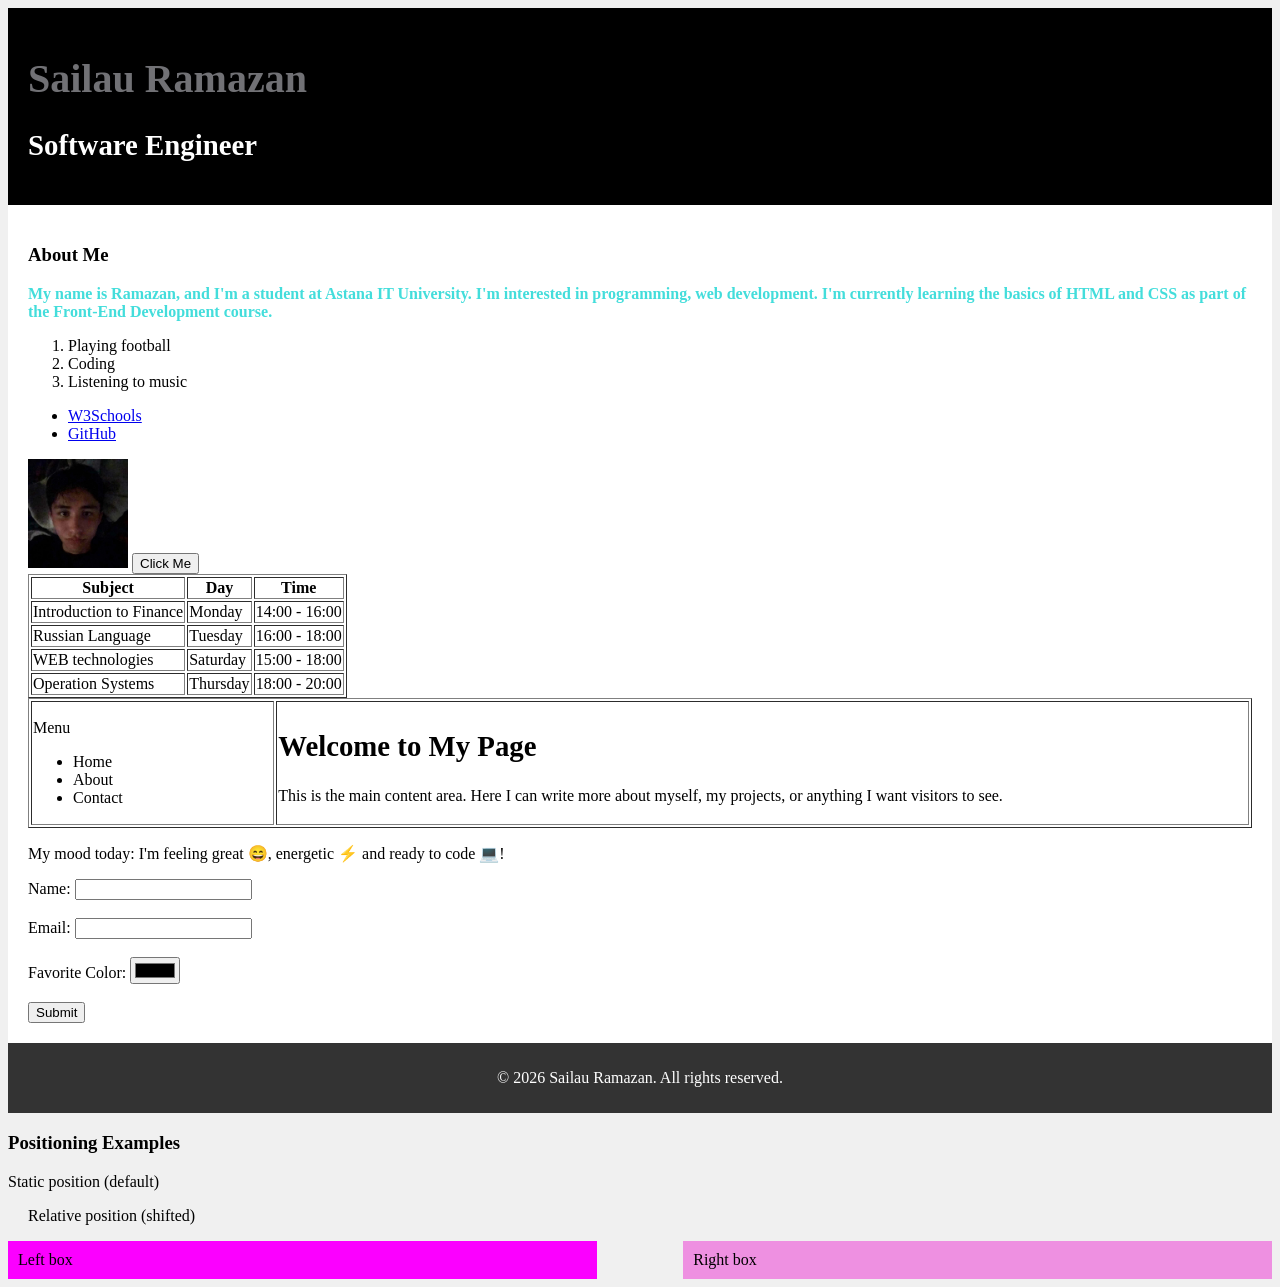
==== index.html @ b9b90fee "Assignment 2 - Flexbox & Grid" ====
<!DOCTYPE html>
<html lang="en">
<head>
    <meta charset="UTF-8">
    <title>My First Webpage</title>
    <link rel="stylesheet" href="style.css">
    <link rel="icon" type="image/jpeg" href="121.jpg">
</head>
<body>

   <div class="header">
    <h1 id="main-heading">Sailau Ramazan</h1>
    <h2>Software Engineer</h2>
</div>

<div class="main-content">
    <h3>About Me</h3>
    <p class="highlight">My name is Ramazan, and I'm a student at Astana IT University. I'm interested in programming, web development. I'm currently learning the basics of HTML and CSS as part of the Front-End Development course.</p>

<ol>
    <li>Playing football</li>
    <li>Coding</li>
    <li>Listening to music</li>
</ol>

<ul>
    <li><a href="https://w3schools.com" target="_blank">W3Schools</a></li>
    <li><a href="https://github.com" target="_blank">GitHub</a></li>
</ul>
<img class="foto" src="photo.jpg" alt="<My photo>" >
    <button>Click Me</button>
    <table border="1">
    <tr>
        <th>Subject</th>
        <th>Day</th>
        <th>Time</th>
    </tr>
    <tr>
        <td>Introduction to Finance</td>
        <td>Monday</td>
        <td>14:00 - 16:00</td>
    </tr>
    <tr>
        <td>Russian Language</td>
        <td>Tuesday</td>
        <td>16:00 - 18:00</td>
    </tr>
    <tr>
        <td>WEB technologies</td>
        <td>Saturday</td>
        <td>15:00 - 18:00</td>
    </tr>
    <tr>
        <td>Operation Systems</td>
        <td>Thursday</td>
        <td>18:00 - 20:00</td>
    </tr>
</table>

<table border="1" width="100%">
    <tr>
        <td width="20%">
            <p>Menu</p>
            <ul>
                <li>Home</li>
                <li>About</li>
                <li>Contact</li>
            </ul>
        </td>
        <td width="80%">
            <h2>Welcome to My Page</h2>
            <p>This is the main content area. Here I can write more about myself, my projects, or anything I want visitors to see.</p>
        </td>
    </tr>
</table>
<p>My mood today: I'm feeling great 😄, energetic ⚡ and ready to code 💻!</p>
<form>
    <label for="name">Name:</label>
    <input type="text" id="name" name="name"><br><br>

    <label for="email">Email:</label>
    <input type="email" id="email" name="email"><br><br>

    <label for="color">Favorite Color:</label>
    <input type="color" id="color" name="color"><br><br>

    <input type="submit" value="Submit">
</form>
</div>
    <div class="footer">
    <p>&copy; 2026 Sailau Ramazan. All rights reserved.</p>
</div>
 <h3>Positioning Examples</h3>
    <p style="position: static;">Static position (default)</p>
    <p style="position: relative; left: 20px;">Relative position (shifted)</p>
    <p style="position: absolute; top: 100px; right: 20px;">Absolute position</p>
    <div class="box-left">Left box</div>
    <div class="box-right">Right box</div>
    <div style="clear: both;"></div>
</body>
</html>
---- style.css ----
body {
    background-color: #f0f0f0;
}

h1 {
    font-family: Arial, sans-serif;
}

p {
    font-size: 16px;
}


.highlight {
    color: rgb(67, 221, 219);
    font-weight: bold;
}


#main-heading {
    color: rgb(113, 113, 117);
    font-family: Georgia, serif;
}
.header {
    background-color: #000000;
    color: white;
    padding: 20px;
}

.main-content {
    background-color: white;
    padding: 20px;
}

.footer {
    background-color: #333;
    color: white;
    padding: 10px;
    text-align: center;
}
h1 {
    font-size: 2.5rem;
}

h2 {
    font-size: 1.8em;
}

img {
    width: 50%;
}

.header {
    padding: 20px; /* px — точная величина */
}
.box-left {
    float: left;
    width: 45%;
    background-color: rgb(251, 0, 255);
    padding: 10px;
}

.box-right {
    float: right;
    width: 45%;
    background-color: rgb(238, 144, 225);
    padding: 10px;
}
.foto {
    width: 100px;
    height: auto;
}
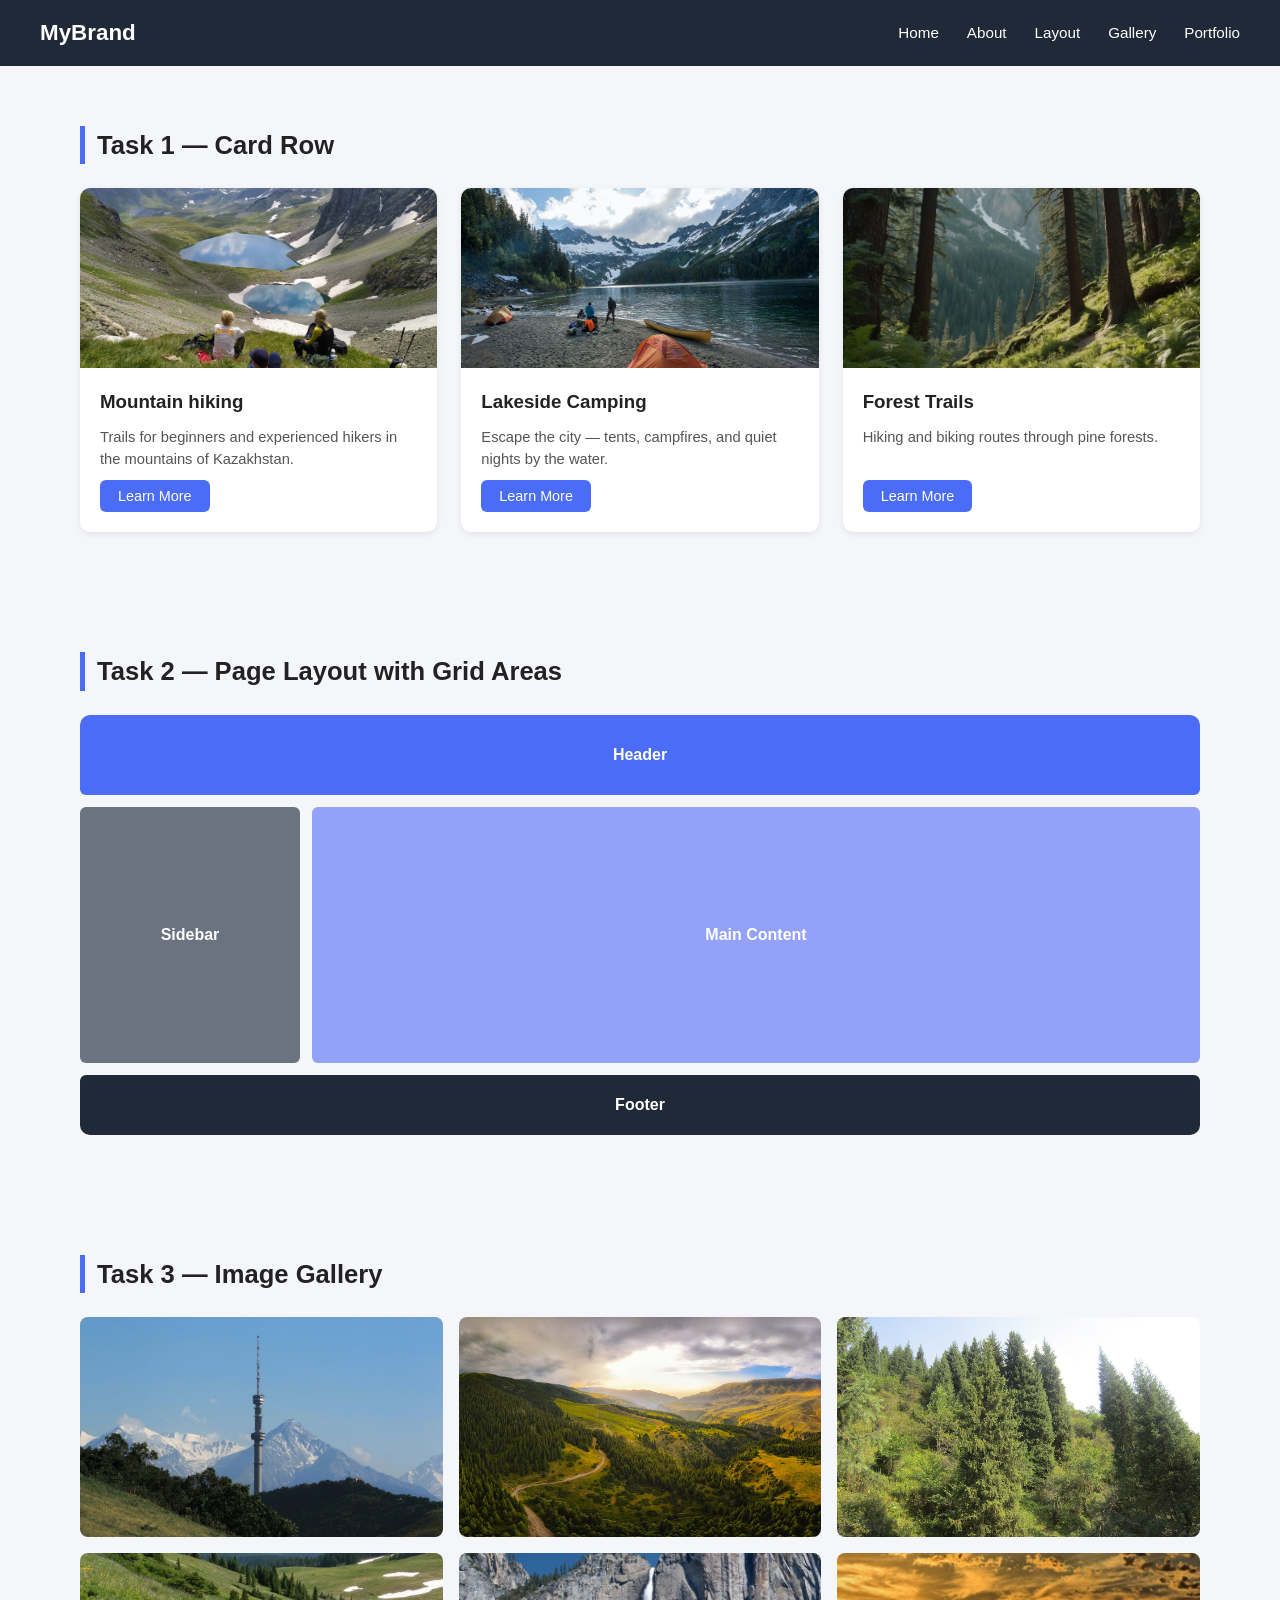
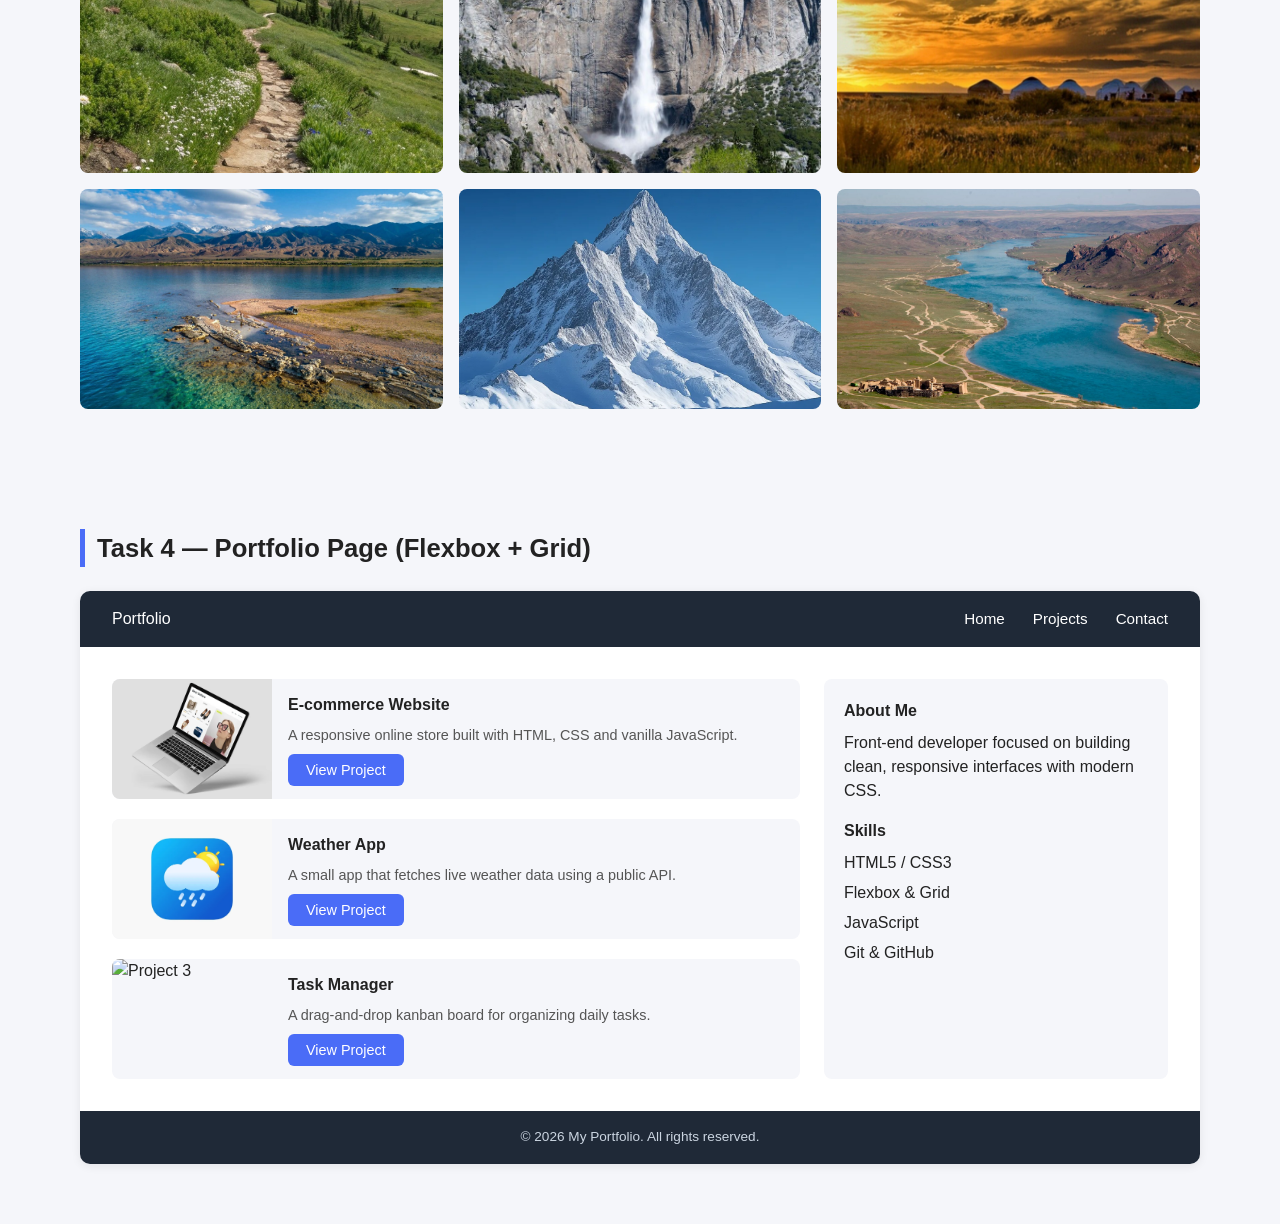
==== commit 48a22568: "Rename index2.html to index.html" ====
--- a/index.html
+++ b/index.html
@@ -1,101 +1,186 @@
 <!DOCTYPE html>
 <html lang="en">
 <head>
-    <meta charset="UTF-8">
-    <title>My First Webpage</title>
-    <link rel="stylesheet" href="style.css">
-    <link rel="icon" type="image/jpeg" href="121.jpg">
+<meta charset="UTF-8">
+<meta name="viewport" content="width=device-width, initial-scale=1.0">
+<title>Assignment #2 — Advanced CSS</title>
+<link rel="stylesheet" href="style2.css">
 </head>
 <body>
 
-   <div class="header">
-    <h1 id="main-heading">Sailau Ramazan</h1>
-    <h2>Software Engineer</h2>
-</div>
+ 
+  <header class="navbar">
+    <div class="logo">MyBrand</div>
+    <nav>
+      <ul class="nav-links">
+        <li><a href="#task0">Home</a></li>
+        <li><a href="#task1">About</a></li>
+        <li><a href="#task2">Layout</a></li>
+        <li><a href="#task3">Gallery</a></li>
+        <li><a href="#task4">Portfolio</a></li>
+      </ul>
+    </nav>
+  </header>
 
-<div class="main-content">
-    <h3>About Me</h3>
-    <p class="highlight">My name is Ramazan, and I'm a student at Astana IT University. I'm interested in programming, web development. I'm currently learning the basics of HTML and CSS as part of the Front-End Development course.</p>
+  <main class="page-wrapper">
 
-<ol>
-    <li>Playing football</li>
-    <li>Coding</li>
-    <li>Listening to music</li>
-</ol>
+    <section id="task1" class="section">
+      <h2 class="section-title">Task 1 — Card Row </h2>
+      <div class="card-row">
 
-<ul>
-    <li><a href="https://w3schools.com" target="_blank">W3Schools</a></li>
-    <li><a href="https://github.com" target="_blank">GitHub</a></li>
-</ul>
-<img class="foto" src="photo.jpg" alt="<My photo>" >
-    <button>Click Me</button>
-    <table border="1">
-    <tr>
-        <th>Subject</th>
-        <th>Day</th>
-        <th>Time</th>
-    </tr>
-    <tr>
-        <td>Introduction to Finance</td>
-        <td>Monday</td>
-        <td>14:00 - 16:00</td>
-    </tr>
-    <tr>
-        <td>Russian Language</td>
-        <td>Tuesday</td>
-        <td>16:00 - 18:00</td>
-    </tr>
-    <tr>
-        <td>WEB technologies</td>
-        <td>Saturday</td>
-        <td>15:00 - 18:00</td>
-    </tr>
-    <tr>
-        <td>Operation Systems</td>
-        <td>Thursday</td>
-        <td>18:00 - 20:00</td>
-    </tr>
-</table>
+        <article class="card">
+          <img src="m1.jpg" alt="Card image 1">
+          <div class="card-body">
+            <h3>Mountain hiking</h3>
+            <p>Trails for beginners and experienced hikers in the mountains of Kazakhstan.</p>
+            <button class="btn">Learn More</button>
+          </div>
+        </article>
 
-<table border="1" width="100%">
-    <tr>
-        <td width="20%">
-            <p>Menu</p>
+        <article class="card">
+          <img src="m2.jpg">
+          <div class="card-body">
+            <h3>Lakeside Camping</h3>
+            <p>Escape the city — tents, campfires, and quiet nights by the water.</p>
+            <button class="btn">Learn More</button>
+          </div>
+        </article>
+
+        <article class="card">
+          <img src="m3.jpg">
+          <div class="card-body">
+            <h3>Forest Trails</h3>
+            <p>Hiking and biking routes through pine forests.</p>
+            <button class="btn">Learn More</button>
+          </div>
+        </article>
+
+      </div>
+    </section>
+
+
+    <section id="task2" class="section">
+      <h2 class="section-title">Task 2 — Page Layout with Grid Areas</h2>
+      <div class="grid-layout">
+        <header class="area-header">Header</header>
+        <aside class="area-sidebar">Sidebar</aside>
+        <main class="area-main">Main Content</main>
+        <footer class="area-footer">Footer</footer>
+      </div>
+    </section>
+
+
+    <section id="task3" class="section">
+      <h2 class="section-title">Task 3 — Image Gallery </h2>
+      <div class="gallery">
+        <div class="gallery-item">
+          <img src="a1.jpeg" alt="Gallery image 1">
+          <div class="caption">Mountains</div>
+        </div>
+        <div class="gallery-item">
+          <img src="a9.jpg" alt="Gallery image 2">
+          <div class="caption">Valley</div>
+        </div>
+        <div class="gallery-item">
+          <img src="a3.JPG" alt="Gallery image 3">
+          <div class="caption">Forest</div>
+        </div>
+        <div class="gallery-item">
+          <img src="a7.jpg" alt="Gallery image 4">
+          <div class="caption">Trail</div>
+        </div>
+        <div class="gallery-item">
+          <img src="a6.jpg" alt="Gallery image 5">
+          <div class="caption">Waterfall</div>
+        </div>
+        <div class="gallery-item">
+          <img src="a4.jpg" alt="Gallery image 6">
+          <div class="caption">Sunset</div>
+        </div>
+        <div class="gallery-item">
+          <img src="a2.jpg" alt="Gallery image 7">
+          <div class="caption">Lake</div>
+        </div>
+        <div class="gallery-item">
+          <img src="a8.jpg" alt="Gallery image 8">
+          <div class="caption">Snow</div>
+        </div>
+        <div class="gallery-item">
+          <img src="a5.jpg" alt="Gallery image 9">
+          <div class="caption">River</div>
+        </div>
+      </div>
+    </section>
+
+    <section id="task4" class="section">
+      <h2 class="section-title">Task 4 — Portfolio Page (Flexbox + Grid)</h2>
+
+      <div class="portfolio">
+
+        <header class="portfolio-header">
+          <div class="logo">Portfolio</div>
+          <nav>
+            <ul class="nav-links">
+              <li><a href="#">Home</a></li>
+              <li><a href="#">Projects</a></li>
+              <li><a href="#">Contact</a></li>
+            </ul>
+          </nav>
+        </header>
+
+        <div class="portfolio-main">
+
+          <div class="projects">
+            <div class="project-card">
+              <img src="b1.jpg" alt="Project 1">
+              <div class="project-body">
+                <h4>E-commerce Website</h4>
+                <p>A responsive online store built with HTML, CSS and vanilla JavaScript.</p>
+                <button class="btn">View Project</button>
+              </div>
+            </div>
+
+            <div class="project-card">
+              <img src="b2.jpg" alt="Project 2">
+              <div class="project-body">
+                <h4>Weather App</h4>
+                <p>A small app that fetches live weather data using a public API.</p>
+                <button class="btn">View Project</button>
+              </div>
+            </div>
+
+            <div class="project-card">
+              <img src="b3." alt="Project 3">
+              <div class="project-body">
+                <h4>Task Manager</h4>
+                <p>A drag-and-drop kanban board for organizing daily tasks.</p>
+                <button class="btn">View Project</button>
+              </div>
+            </div>
+          </div>
+
+          <aside class="portfolio-sidebar">
+            <h4>About Me</h4>
+            <p>Front-end developer focused on building clean, responsive interfaces with modern CSS.</p>
+            <h4>Skills</h4>
             <ul>
-                <li>Home</li>
-                <li>About</li>
-                <li>Contact</li>
+              <li>HTML5 / CSS3</li>
+              <li>Flexbox & Grid</li>
+              <li>JavaScript</li>
+              <li>Git & GitHub</li>
             </ul>
-        </td>
-        <td width="80%">
-            <h2>Welcome to My Page</h2>
-            <p>This is the main content area. Here I can write more about myself, my projects, or anything I want visitors to see.</p>
-        </td>
-    </tr>
-</table>
-<p>My mood today: I'm feeling great 😄, energetic ⚡ and ready to code 💻!</p>
-<form>
-    <label for="name">Name:</label>
-    <input type="text" id="name" name="name"><br><br>
+          </aside>
 
-    <label for="email">Email:</label>
-    <input type="email" id="email" name="email"><br><br>
+        </div>
 
-    <label for="color">Favorite Color:</label>
-    <input type="color" id="color" name="color"><br><br>
+        <footer class="portfolio-footer">
+          &copy; 2026 My Portfolio. All rights reserved.
+        </footer>
 
-    <input type="submit" value="Submit">
-</form>
-</div>
-    <div class="footer">
-    <p>&copy; 2026 Sailau Ramazan. All rights reserved.</p>
-</div>
- <h3>Positioning Examples</h3>
-    <p style="position: static;">Static position (default)</p>
-    <p style="position: relative; left: 20px;">Relative position (shifted)</p>
-    <p style="position: absolute; top: 100px; right: 20px;">Absolute position</p>
-    <div class="box-left">Left box</div>
-    <div class="box-right">Right box</div>
-    <div style="clear: both;"></div>
+      </div>
+    </section>
+
+  </main>
+
 </body>
-</html>+</html>
--- a/style2.css
+++ b/style2.css
@@ -0,0 +1,342 @@
+* {
+  margin: 0;
+  padding: 0;
+  box-sizing: border-box;
+}
+
+body {
+  font-family: "Segoe UI", Arial, sans-serif;
+  color: #222;
+  background-color: #f5f6fa;
+  line-height: 1.5;
+}
+
+.section {
+  padding: 60px 40px;
+  max-width: 1200px;
+  margin: 0 auto;
+}
+
+.section-title {
+  margin-bottom: 24px;
+  font-size: 1.6rem;
+  border-left: 5px solid #4a6cf7;
+  padding-left: 12px;
+}
+
+.btn {
+  padding: 8px 18px;
+  background-color: #4a6cf7;
+  color: #fff;
+  border: none;
+  border-radius: 6px;
+  cursor: pointer;
+  font-size: 0.9rem;
+  transition: background-color 0.2s ease;
+}
+
+.btn:hover {
+  background-color: #3652c9;
+}
+
+
+.navbar {
+  display: flex;
+  justify-content: space-between;
+  align-items: center;      
+  padding: 16px 40px;
+  background-color: #1f2937;
+  color: #fff;
+  position: sticky;
+  top: 0;
+  z-index: 10;
+}
+
+.navbar .logo {
+  font-size: 1.4rem;
+  font-weight: 700;
+}
+
+.nav-links {
+  display: flex;
+  align-items: center;
+  list-style: none;
+  gap: 28px;                
+}
+
+.nav-links a {
+  color: #fff;
+  text-decoration: none;
+  font-size: 0.95rem;
+}
+
+.nav-links a:hover {
+  color: #4a6cf7;
+}
+
+.card-row {
+  display: flex;
+  flex-wrap: wrap;
+  gap: 24px;               
+  align-items: stretch;    
+}
+
+.card {
+  flex: 1 1 300px;          
+  display: flex;
+  flex-direction: column;
+  background-color: #fff;
+  border-radius: 10px;
+  overflow: hidden;
+  box-shadow: 0 2px 6px rgba(0, 0, 0, 0.08);
+  transition: transform 0.25s ease, box-shadow 0.25s ease;
+}
+
+.card:hover {
+  transform: translateY(-6px);
+  box-shadow: 0 10px 20px rgba(0, 0, 0, 0.15);
+}
+
+.card img {
+  width: 100%;
+  height: 180px;
+  object-fit: cover;
+}
+
+.card-body {
+  display: flex;
+  flex-direction: column;
+  flex: 1;
+  padding: 20px;
+  gap: 10px;
+}
+
+.card-body p {
+  flex: 1;                  
+  color: #555;
+  font-size: 0.92rem;
+}
+
+.card-body .btn {
+  align-self: flex-start;
+}
+
+
+.grid-layout {
+  display: grid;
+  grid-template-columns: 220px 1fr;
+  grid-template-rows: 80px 1fr 60px;
+  grid-template-areas:
+    "header  header"
+    "sidebar main"
+    "footer  footer";
+  gap: 12px;
+  min-height: 420px;
+  border-radius: 10px;
+  overflow: hidden;
+}
+
+.grid-layout > * {
+  display: flex;
+  align-items: center;
+  justify-content: center;
+  color: #fff;
+  font-weight: 600;
+  border-radius: 6px;
+}
+
+.area-header {
+  grid-area: header;
+  background-color: #4a6cf7;
+}
+
+.area-sidebar {
+  grid-area: sidebar;
+  background-color: #6b7280;
+}
+
+.area-main {
+  grid-area: main;
+  background-color: #93a2f7;
+}
+
+.area-footer {
+  grid-area: footer;
+  background-color: #1f2937;
+}
+
+
+.gallery {
+  display: grid;
+  grid-template-columns: repeat(3, 1fr);  
+  grid-auto-rows: 220px;                 
+  gap: 16px;
+}
+
+.gallery-item {
+  position: relative;
+  overflow: hidden;
+  border-radius: 8px;
+}
+
+.gallery-item img {
+  width: 100%;
+  height: 100%;
+  object-fit: cover;
+  display: block;
+  transition: transform 0.3s ease;
+}
+
+.gallery-item:hover img {
+  transform: scale(1.08);
+}
+
+.gallery-item .caption {
+  position: absolute;
+  inset: 0;
+  display: flex;
+  align-items: flex-end;
+  padding: 12px;
+  color: #fff;
+  font-weight: 600;
+  background: linear-gradient(to top, rgba(0, 0, 0, 0.65), transparent 60%);
+  opacity: 0;
+  transition: opacity 0.3s ease;
+}
+
+.gallery-item:hover .caption {
+  opacity: 1;
+}
+
+.portfolio {
+  display: flex;
+  flex-direction: column;
+  border-radius: 10px;
+  overflow: hidden;
+  box-shadow: 0 2px 10px rgba(0, 0, 0, 0.08);
+}
+
+
+.portfolio-header {
+  display: flex;
+  justify-content: space-between;
+  align-items: center;
+  padding: 16px 32px;
+  background-color: #1f2937;
+  color: #fff;
+}
+
+.portfolio-main {
+  display: grid;
+  grid-template-columns: 2fr 1fr;
+  gap: 24px;
+  padding: 32px;
+  background-color: #fff;
+}
+
+.projects {
+  display: flex;
+  flex-direction: column;
+  gap: 20px;
+}
+
+.project-card {
+  display: flex;
+  gap: 16px;
+  background-color: #f5f6fa;
+  border-radius: 8px;
+  overflow: hidden;
+  transition: box-shadow 0.2s ease;
+}
+
+.project-card:hover {
+  box-shadow: 0 6px 14px rgba(0, 0, 0, 0.1);
+}
+
+.project-card img {
+  width: 160px;
+  height: 120px;
+  object-fit: cover;
+  flex-shrink: 0;
+}
+
+.project-body {
+  display: flex;
+  flex-direction: column;
+  justify-content: center;
+  gap: 8px;
+  padding: 12px 16px 12px 0;
+}
+
+.project-body p {
+  font-size: 0.9rem;
+  color: #555;
+}
+
+.project-body .btn {
+  align-self: flex-start;
+}
+
+.portfolio-sidebar {
+  background-color: #f5f6fa;
+  border-radius: 8px;
+  padding: 20px;
+}
+
+.portfolio-sidebar h4 {
+  margin-bottom: 8px;
+  margin-top: 16px;
+}
+
+.portfolio-sidebar h4:first-child {
+  margin-top: 0;
+}
+
+.portfolio-sidebar ul {
+  list-style: none;
+  display: flex;
+  flex-direction: column;
+  gap: 6px;
+}
+
+.portfolio-footer {
+  padding: 16px 32px;
+  background-color: #1f2937;
+  color: #cbd5e1;
+  text-align: center;
+  font-size: 0.85rem;
+}
+
+
+@media (max-width: 768px) {
+  .navbar {
+    flex-direction: column;
+    gap: 12px;
+  }
+
+  .grid-layout {
+    grid-template-columns: 1fr;
+    grid-template-areas:
+      "header"
+      "sidebar"
+      "main"
+      "footer";
+  }
+
+  .gallery {
+    grid-template-columns: repeat(2, 1fr);
+  }
+
+  .portfolio-main {
+    grid-template-columns: 1fr;
+  }
+
+  .project-card {
+    flex-direction: column;
+  }
+
+  .project-card img {
+    width: 100%;
+    height: 160px;
+  }
+}
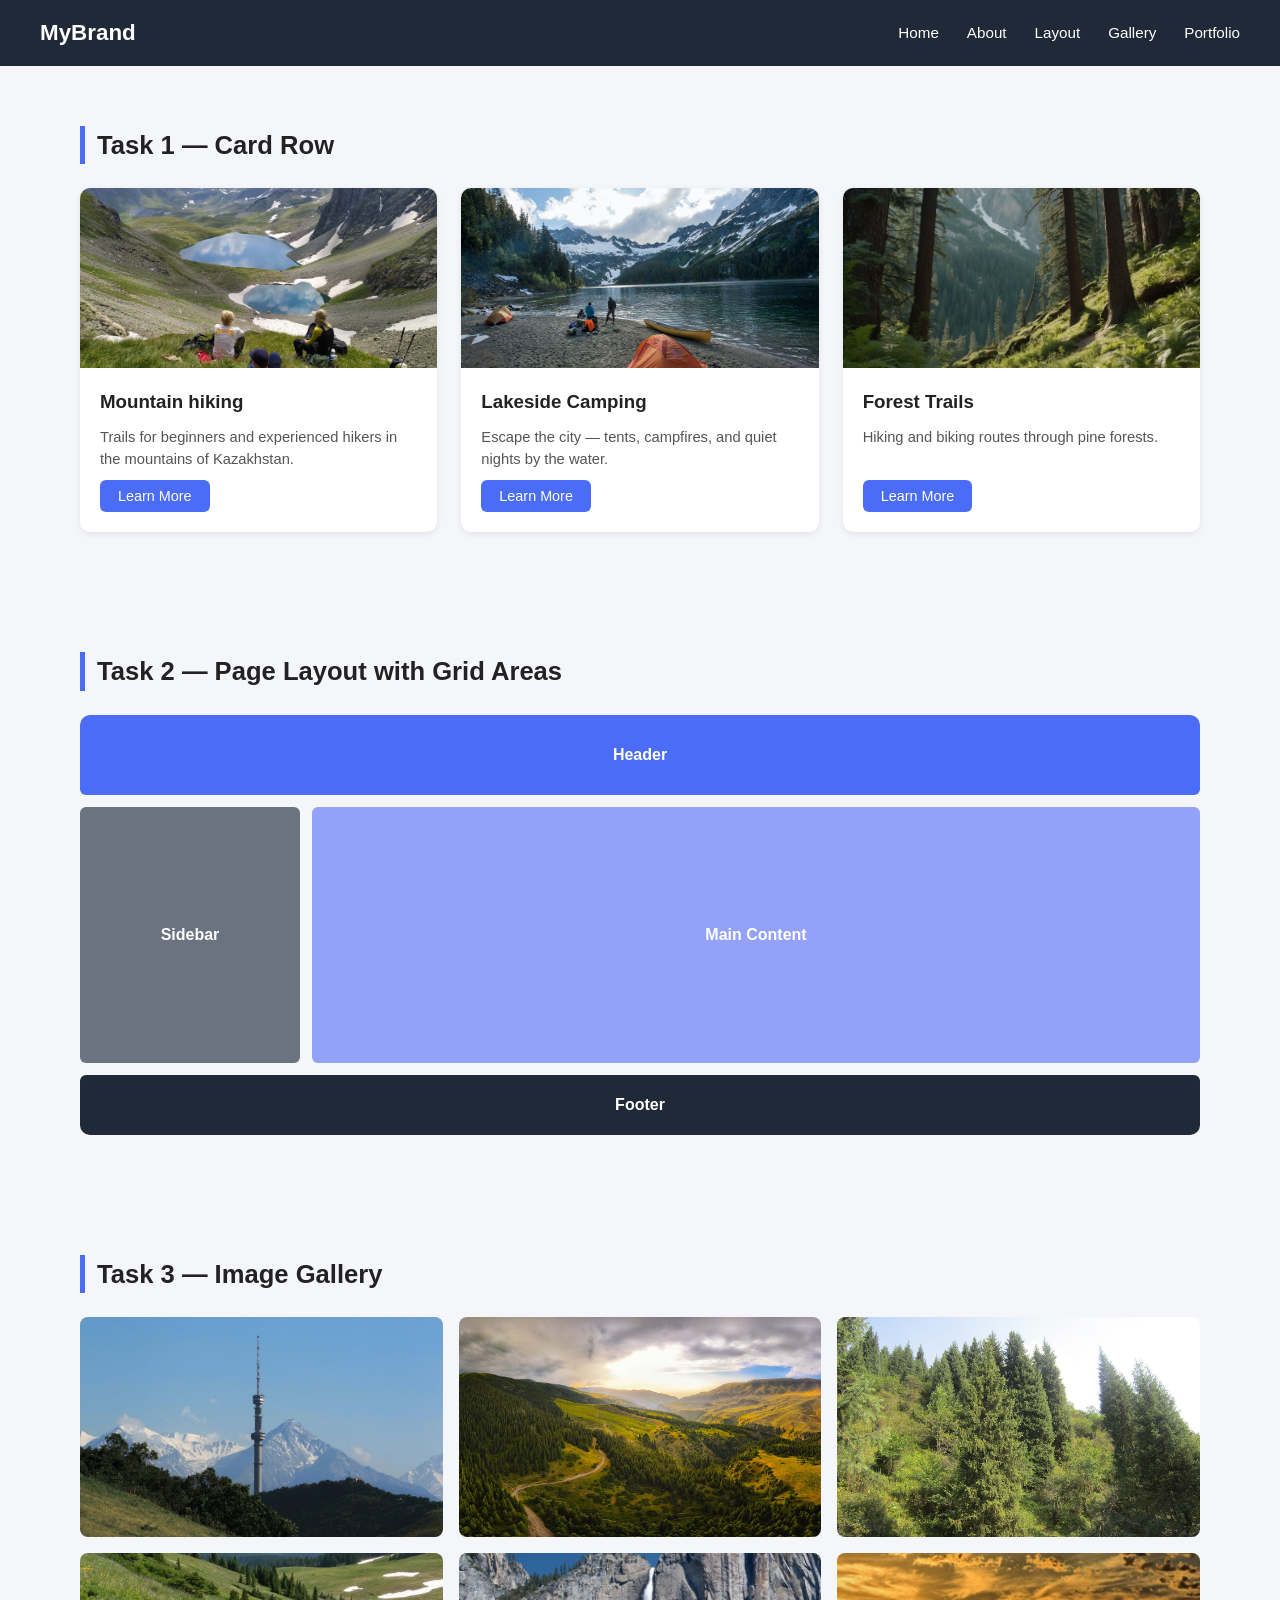
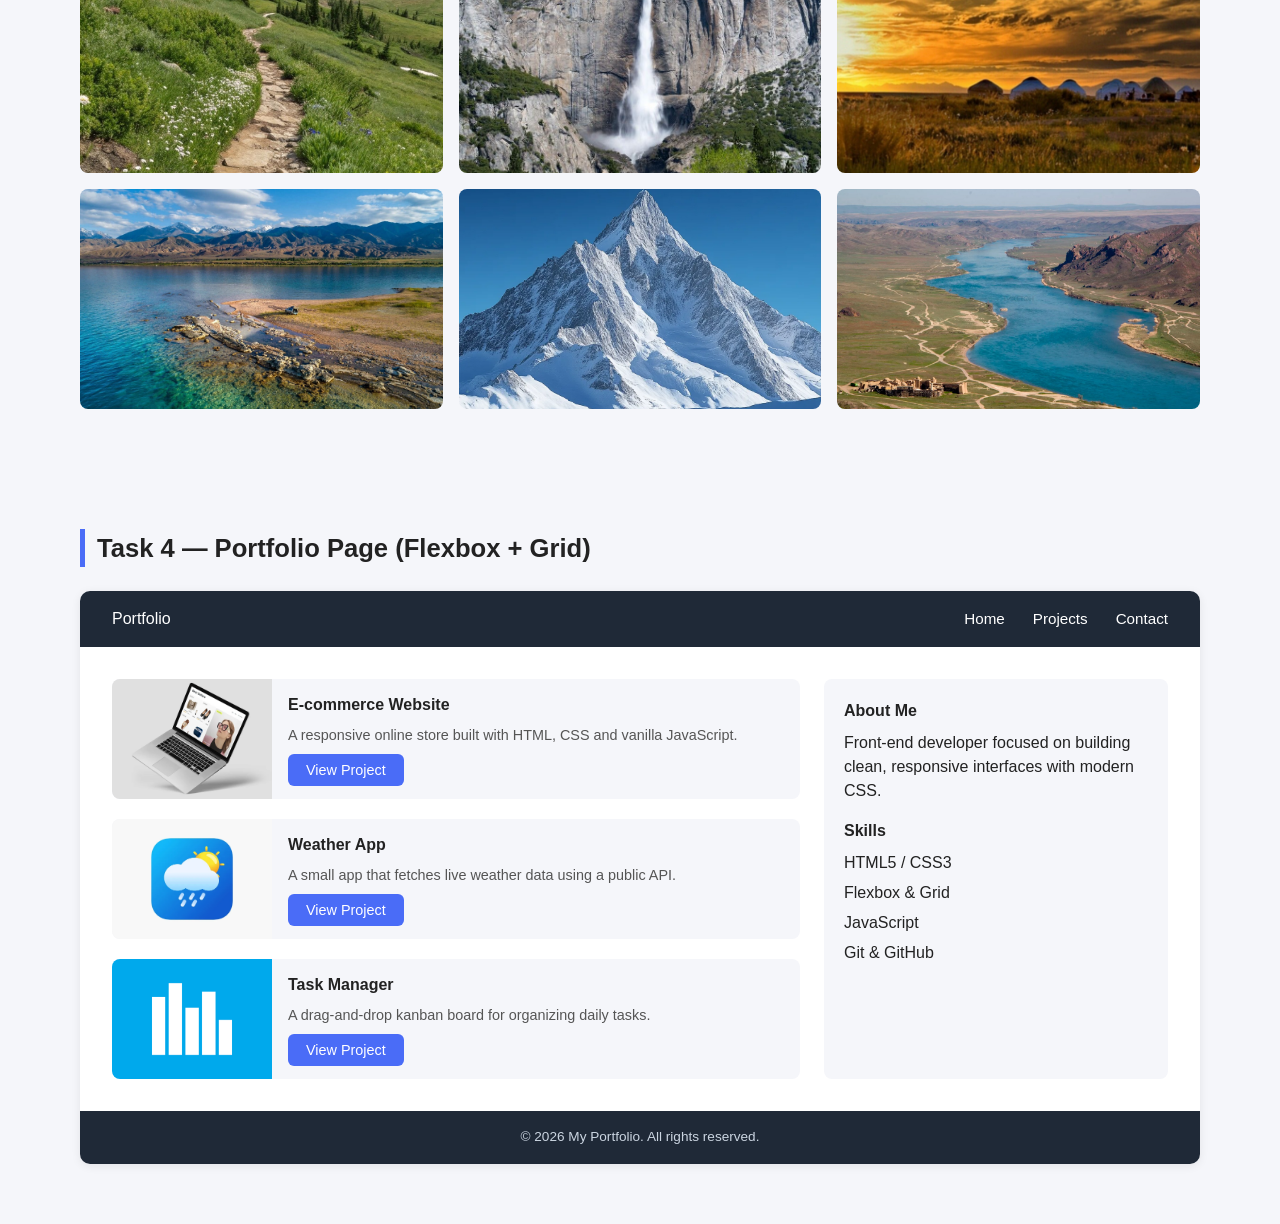
==== commit 03e30e6c: "Update index.html" ====
--- a/index.html
+++ b/index.html
@@ -150,7 +150,7 @@
             </div>
 
             <div class="project-card">
-              <img src="b3." alt="Project 3">
+              <img src="b3.png" alt="Project 3">
               <div class="project-body">
                 <h4>Task Manager</h4>
                 <p>A drag-and-drop kanban board for organizing daily tasks.</p>
